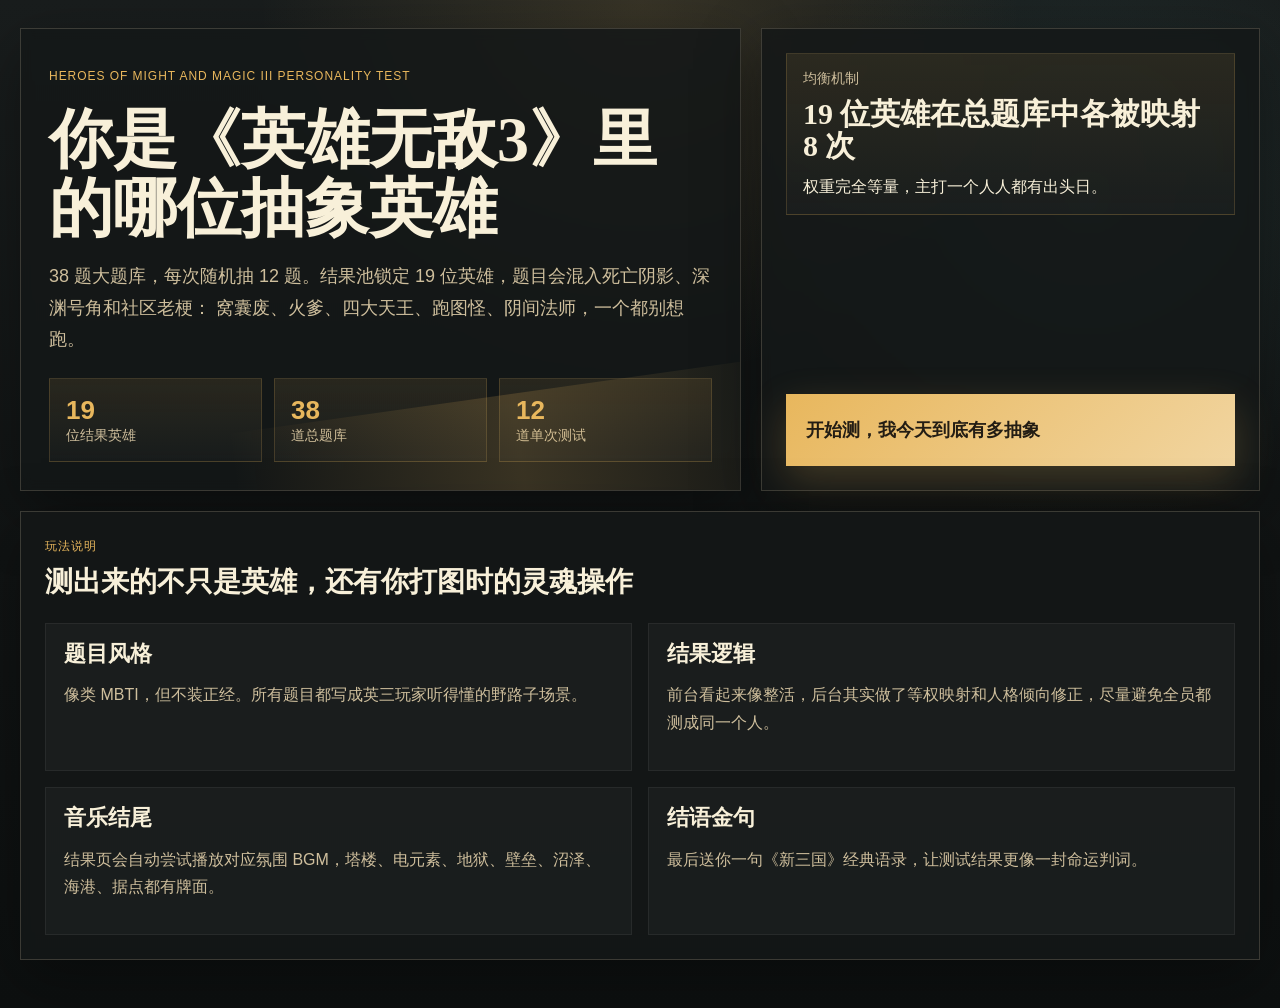
==== docs/index.html @ 2e83d1b8 "Add files via upload" ====
<!DOCTYPE html>
<html lang="zh-CN">
  <head>
    <meta charset="UTF-8" />
    <meta name="viewport" content="width=device-width, initial-scale=1.0" />
    <title>你是哪位英雄无敌3梗王英雄</title>
    <meta
      name="description"
      content="一个充满英三梗、深渊号角气味和新三国金句的趣味人格测试。"
    />
    <link rel="stylesheet" href="./styles.css" />
  </head>
  <body>
    <div class="page-shell">
      <header class="hero-banner">
        <div class="hero-copy">
          <p class="eyebrow">Heroes of Might and Magic III Personality Test</p>
          <h1>你是《英雄无敌3》里的哪位抽象英雄</h1>
          <p class="lede">
            38 题大题库，每次随机抽 12 题。结果池锁定 19 位英雄，题目会混入死亡阴影、深渊号角和社区老梗：
            窝囊废、火爹、四大天王、跑图怪、阴间法师，一个都别想跑。
          </p>
          <div class="stats-row">
            <div>
              <strong>19</strong>
              <span>位结果英雄</span>
            </div>
            <div>
              <strong>38</strong>
              <span>道总题库</span>
            </div>
            <div>
              <strong>12</strong>
              <span>道单次测试</span>
            </div>
          </div>
        </div>
        <div class="hero-panel">
          <div class="hero-card accent-card">
            <p>均衡机制</p>
            <h2>19 位英雄在总题库中各被映射 8 次</h2>
            <span>权重完全等量，主打一个人人都有出头日。</span>
          </div>
          <button id="startButton" class="start-button">开始测，我今天到底有多抽象</button>
        </div>
      </header>

      <main class="content-grid">
        <section id="introPanel" class="panel intro-panel">
          <div class="panel-head">
            <span>玩法说明</span>
            <strong>测出来的不只是英雄，还有你打图时的灵魂操作</strong>
          </div>
          <div class="feature-grid">
            <article>
              <h3>题目风格</h3>
              <p>像类 MBTI，但不装正经。所有题目都写成英三玩家听得懂的野路子场景。</p>
            </article>
            <article>
              <h3>结果逻辑</h3>
              <p>前台看起来像整活，后台其实做了等权映射和人格倾向修正，尽量避免全员都测成同一个人。</p>
            </article>
            <article>
              <h3>音乐结尾</h3>
              <p>结果页会自动尝试播放对应氛围 BGM，塔楼、电元素、地狱、壁垒、沼泽、海港、据点都有牌面。</p>
            </article>
            <article>
              <h3>结语金句</h3>
              <p>最后送你一句《新三国》经典语录，让测试结果更像一封命运判词。</p>
            </article>
          </div>
        </section>

        <section id="quizPanel" class="panel quiz-panel hidden">
          <div class="progress-wrap">
            <div class="progress-copy">
              <span id="questionTag">第 1 题</span>
              <strong id="questionCategory">开局精神状态</strong>
            </div>
            <div class="progress-bar">
              <div id="progressFill"></div>
            </div>
          </div>
          <h2 id="questionTitle" class="question-title"></h2>
          <div id="optionsContainer" class="options-grid"></div>
        </section>

        <section id="resultPanel" class="panel result-panel hidden">
          <div class="result-topline">
            <span id="resultMood">结果人格</span>
            <button id="restartButton" class="ghost-button">再测一次</button>
          </div>
          <div class="result-layout">
            <div class="result-portrait">
              <img id="heroImage" alt="测试结果英雄立绘" />
            </div>
            <div class="result-copy">
              <p id="heroFaction" class="faction-line"></p>
              <h2 id="heroName"></h2>
              <p id="heroTitle" class="result-title"></p>
              <p id="heroSummary" class="result-summary"></p>
              <div id="heroTags" class="tag-row"></div>
              <div class="result-notes">
                <article>
                  <span>你的打图表现</span>
                  <p id="heroBattleStyle"></p>
                </article>
                <article>
                  <span>朋友对你的评价</span>
                  <p id="heroFriendView"></p>
                </article>
                <article>
                  <span>一旦上头会怎样</span>
                  <p id="heroMeltdown"></p>
                </article>
              </div>
              <div class="music-box">
                <div>
                  <span>本局 BGM</span>
                  <strong id="musicLabel"></strong>
                </div>
                <div class="music-actions">
                  <button id="musicToggle" class="ghost-button">播放音乐</button>
                </div>
              </div>
              <blockquote id="heroQuote" class="quote-box"></blockquote>
            </div>
          </div>
        </section>
      </main>
    </div>

    <audio id="resultAudio" preload="auto"></audio>
    <script src="./data.js"></script>
    <script src="./app.js"></script>
  </body>
  </html>
---- docs/styles.css ----
:root {
  --bg: #121515;
  --bg-soft: #1c2221;
  --panel: rgba(20, 24, 24, 0.86);
  --panel-strong: rgba(30, 36, 35, 0.94);
  --line: rgba(244, 228, 194, 0.18);
  --text: #f8f0d9;
  --muted: #cfbf9d;
  --gold: #e8b75d;
  --red: #bb5536;
  --teal: #4d8a86;
  --lime: #93ae65;
  --shadow: 0 20px 60px rgba(0, 0, 0, 0.35);
  --serif: "STKaiti", "KaiTi", "Georgia", serif;
  --sans: "Trebuchet MS", "Segoe UI", "Microsoft YaHei", sans-serif;
}

* {
  box-sizing: border-box;
}

body {
  margin: 0;
  min-height: 100vh;
  color: var(--text);
  font-family: var(--sans);
  background:
    radial-gradient(circle at top, rgba(232, 183, 93, 0.15), transparent 32%),
    radial-gradient(circle at 85% 20%, rgba(77, 138, 134, 0.16), transparent 24%),
    linear-gradient(180deg, #191d1d 0%, #111414 55%, #0d1010 100%);
}

img {
  display: block;
  max-width: 100%;
}

button {
  font: inherit;
  cursor: pointer;
  border: 0;
}

.hidden {
  display: none !important;
}

.page-shell {
  width: min(1240px, calc(100vw - 32px));
  margin: 0 auto;
  padding: 28px 0 48px;
}

.hero-banner {
  display: grid;
  grid-template-columns: 1.3fr 0.9fr;
  gap: 20px;
  align-items: stretch;
}

.hero-copy,
.hero-panel,
.panel {
  border: 1px solid var(--line);
  background: var(--panel);
  box-shadow: var(--shadow);
  backdrop-filter: blur(6px);
}

.hero-copy {
  padding: 28px;
  position: relative;
  overflow: hidden;
}

.hero-copy::after {
  content: "";
  position: absolute;
  inset: auto -10% -18% 30%;
  height: 180px;
  background: linear-gradient(90deg, rgba(232, 183, 93, 0), rgba(232, 183, 93, 0.18), rgba(232, 183, 93, 0));
  transform: rotate(-8deg);
  pointer-events: none;
}

.eyebrow,
.panel-head span,
.result-topline span,
.result-notes span,
.music-box span {
  display: inline-block;
  color: var(--gold);
  letter-spacing: 0.08em;
  text-transform: uppercase;
  font-size: 12px;
}

h1,
h2,
h3 {
  margin: 0;
  font-family: var(--serif);
  line-height: 1.08;
}

h1 {
  margin-top: 10px;
  font-size: clamp(36px, 5vw, 68px);
}

.lede {
  margin: 18px 0 22px;
  max-width: 760px;
  color: var(--muted);
  font-size: 18px;
  line-height: 1.75;
}

.stats-row {
  display: grid;
  grid-template-columns: repeat(3, 1fr);
  gap: 12px;
}

.stats-row div,
.accent-card {
  background: linear-gradient(180deg, rgba(232, 183, 93, 0.1), rgba(255, 255, 255, 0.02));
  border: 1px solid rgba(232, 183, 93, 0.18);
  padding: 16px;
}

.stats-row strong {
  display: block;
  font-size: 26px;
  color: var(--gold);
}

.stats-row span {
  color: var(--muted);
  font-size: 14px;
}

.hero-panel {
  display: flex;
  flex-direction: column;
  justify-content: space-between;
  padding: 24px;
  gap: 16px;
}

.accent-card p,
.accent-card span {
  margin: 0;
}

.accent-card p {
  color: var(--muted);
  font-size: 14px;
}

.accent-card h2 {
  margin: 10px 0 14px;
  font-size: 30px;
}

.start-button,
.option-button {
  background: linear-gradient(135deg, var(--gold), #f1d5a0);
  color: #231d14;
  padding: 18px 20px;
  min-height: 72px;
  text-align: left;
  transition: transform 180ms ease, box-shadow 180ms ease;
  box-shadow: 0 14px 40px rgba(232, 183, 93, 0.22);
}

.start-button {
  font-size: 18px;
  font-weight: 700;
}

.start-button:hover,
.option-button:hover,
.ghost-button:hover {
  transform: translateY(-2px);
}

.content-grid {
  margin-top: 20px;
  display: grid;
  gap: 20px;
}

.panel {
  padding: 24px;
}

.panel-head strong {
  display: block;
  margin-top: 8px;
  font-size: 28px;
  font-family: var(--serif);
}

.feature-grid {
  margin-top: 22px;
  display: grid;
  grid-template-columns: repeat(2, minmax(0, 1fr));
  gap: 16px;
}

.feature-grid article,
.result-notes article {
  padding: 18px;
  background: rgba(255, 255, 255, 0.03);
  border: 1px solid rgba(255, 255, 255, 0.06);
}

.feature-grid h3 {
  font-size: 22px;
  margin-bottom: 10px;
}

.feature-grid p,
.result-notes p,
.result-summary,
.quote-box,
.music-box,
.faction-line,
.result-title {
  color: var(--muted);
  line-height: 1.7;
}

.progress-wrap {
  display: grid;
  gap: 12px;
}

.progress-copy {
  display: flex;
  justify-content: space-between;
  gap: 12px;
  color: var(--muted);
}

.progress-bar {
  width: 100%;
  height: 10px;
  background: rgba(255, 255, 255, 0.08);
  overflow: hidden;
}

#progressFill {
  width: 0;
  height: 100%;
  background: linear-gradient(90deg, var(--teal), var(--gold));
  transition: width 220ms ease;
}

.question-title {
  margin: 28px 0 20px;
  font-size: clamp(30px, 4vw, 48px);
}

.options-grid {
  display: grid;
  grid-template-columns: repeat(2, minmax(0, 1fr));
  gap: 14px;
}

.option-button {
  display: grid;
  gap: 6px;
}

.option-button strong {
  font-size: 18px;
}

.option-button span {
  font-size: 14px;
  color: rgba(35, 29, 20, 0.82);
}

.result-topline {
  display: flex;
  justify-content: space-between;
  gap: 16px;
  align-items: center;
}

.result-layout {
  margin-top: 20px;
  display: grid;
  grid-template-columns: 320px 1fr;
  gap: 24px;
}

.result-portrait {
  padding: 14px;
  background:
    linear-gradient(180deg, rgba(232, 183, 93, 0.18), rgba(255, 255, 255, 0.04)),
    rgba(255, 255, 255, 0.03);
  border: 1px solid rgba(232, 183, 93, 0.18);
}

.result-portrait img {
  width: 100%;
  aspect-ratio: 29 / 32;
  object-fit: cover;
  image-rendering: pixelated;
  background: #171515;
}

.faction-line {
  margin: 0;
  font-size: 13px;
  text-transform: uppercase;
  letter-spacing: 0.08em;
}

.result-copy h2 {
  margin-top: 8px;
  font-size: clamp(34px, 4vw, 56px);
}

.result-title {
  margin: 8px 0 14px;
  font-size: 18px;
}

.tag-row {
  display: flex;
  flex-wrap: wrap;
  gap: 8px;
  margin: 18px 0 22px;
}

.tag-row span {
  padding: 8px 12px;
  border: 1px solid rgba(232, 183, 93, 0.16);
  background: rgba(232, 183, 93, 0.08);
  color: var(--text);
  font-size: 13px;
}

.result-notes {
  display: grid;
  grid-template-columns: repeat(3, minmax(0, 1fr));
  gap: 12px;
}

.music-box {
  margin-top: 18px;
  padding: 16px 18px;
  display: flex;
  justify-content: space-between;
  gap: 18px;
  align-items: center;
  background: rgba(77, 138, 134, 0.1);
  border: 1px solid rgba(77, 138, 134, 0.2);
}

.ghost-button {
  padding: 12px 16px;
  color: var(--text);
  background: rgba(255, 255, 255, 0.06);
  border: 1px solid rgba(255, 255, 255, 0.08);
}

.quote-box {
  margin: 18px 0 0;
  padding: 18px;
  border-left: 3px solid var(--gold);
  background: rgba(255, 255, 255, 0.04);
}

@media (max-width: 980px) {
  .hero-banner,
  .result-layout,
  .result-notes,
  .feature-grid,
  .options-grid {
    grid-template-columns: 1fr;
  }

  .stats-row {
    grid-template-columns: 1fr;
  }
}

@media (max-width: 640px) {
  .page-shell {
    width: min(100vw - 18px, 100%);
    padding-top: 12px;
  }

  .hero-copy,
  .hero-panel,
  .panel {
    padding: 18px;
  }

  .question-title {
    margin-top: 22px;
  }

  .progress-copy,
  .music-box,
  .result-topline {
    display: grid;
  }
}
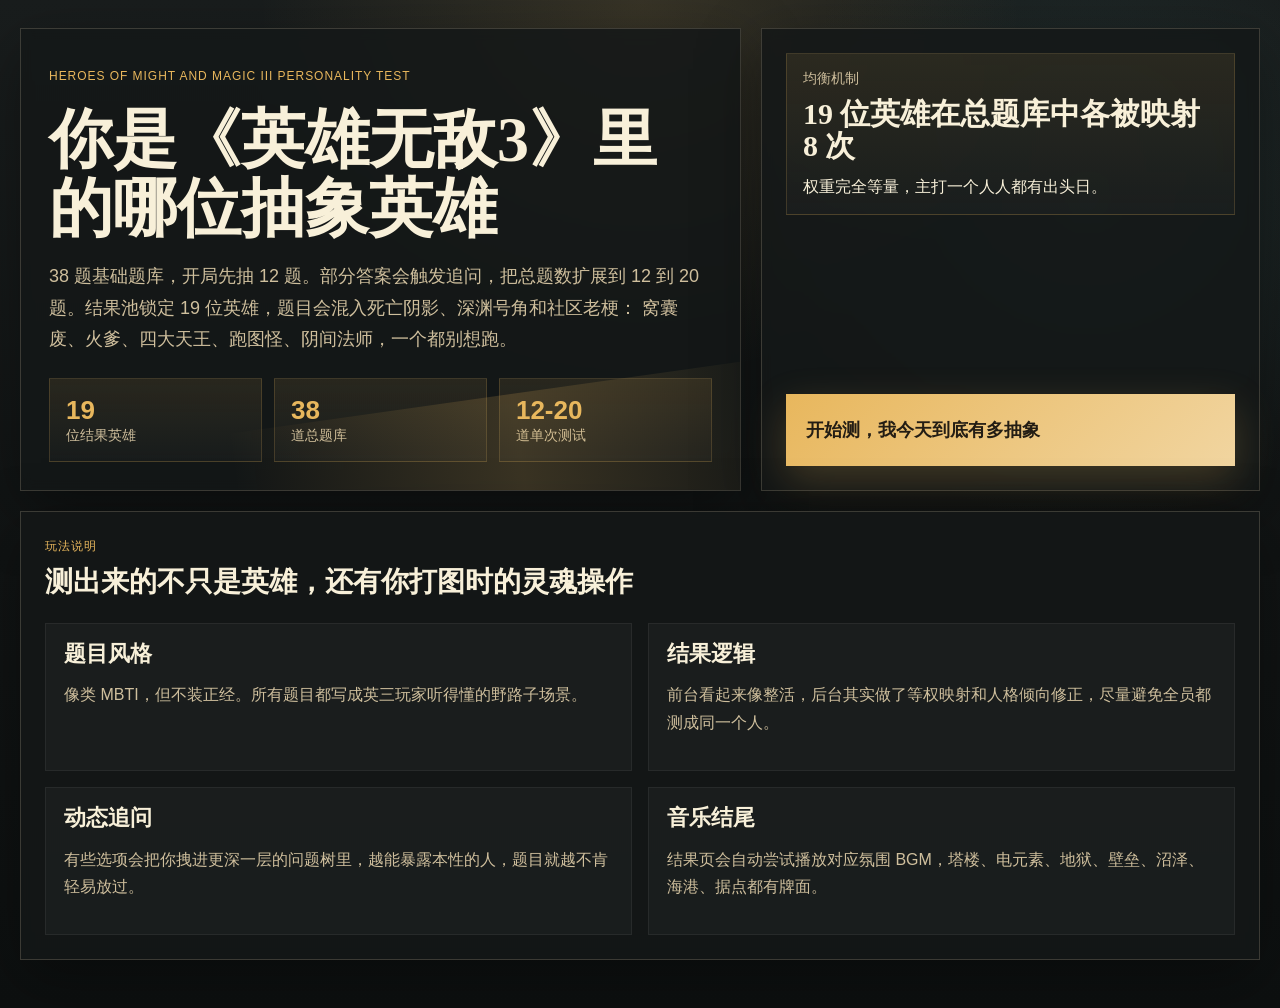
==== commit be417ba6: "Add files via upload" ====
--- a/docs/index.html
+++ b/docs/index.html
@@ -17,7 +17,7 @@
           <p class="eyebrow">Heroes of Might and Magic III Personality Test</p>
           <h1>你是《英雄无敌3》里的哪位抽象英雄</h1>
           <p class="lede">
-            38 题大题库，每次随机抽 12 题。结果池锁定 19 位英雄，题目会混入死亡阴影、深渊号角和社区老梗：
+            38 题基础题库，开局先抽 12 题。部分答案会触发追问，把总题数扩展到 12 到 20 题。结果池锁定 19 位英雄，题目会混入死亡阴影、深渊号角和社区老梗：
             窝囊废、火爹、四大天王、跑图怪、阴间法师，一个都别想跑。
           </p>
           <div class="stats-row">
@@ -30,7 +30,7 @@
               <span>道总题库</span>
             </div>
             <div>
-              <strong>12</strong>
+              <strong>12-20</strong>
               <span>道单次测试</span>
             </div>
           </div>
@@ -61,12 +61,12 @@
               <p>前台看起来像整活，后台其实做了等权映射和人格倾向修正，尽量避免全员都测成同一个人。</p>
             </article>
             <article>
+              <h3>动态追问</h3>
+              <p>有些选项会把你拽进更深一层的问题树里，越能暴露本性的人，题目就越不肯轻易放过。</p>
+            </article>
+            <article>
               <h3>音乐结尾</h3>
               <p>结果页会自动尝试播放对应氛围 BGM，塔楼、电元素、地狱、壁垒、沼泽、海港、据点都有牌面。</p>
-            </article>
-            <article>
-              <h3>结语金句</h3>
-              <p>最后送你一句《新三国》经典语录，让测试结果更像一封命运判词。</p>
             </article>
           </div>
         </section>
@@ -123,6 +123,17 @@
                   <button id="musicToggle" class="ghost-button">播放音乐</button>
                 </div>
               </div>
+              <div class="share-box">
+                <div>
+                  <span>一键分享</span>
+                  <strong id="shareTitle">把这份结果甩给同好</strong>
+                  <p id="shareHint" class="share-hint">链接会直达当前英雄结果页，适合群聊整活。</p>
+                </div>
+                <div class="share-actions">
+                  <button id="nativeShareButton" class="ghost-button">系统分享</button>
+                  <button id="copyShareButton" class="ghost-button">复制链接</button>
+                </div>
+              </div>
               <blockquote id="heroQuote" class="quote-box"></blockquote>
             </div>
           </div>
--- a/docs/styles.css
+++ b/docs/styles.css
@@ -362,6 +362,29 @@
   border: 1px solid rgba(77, 138, 134, 0.2);
 }
 
+.share-box {
+  margin-top: 14px;
+  padding: 16px 18px;
+  display: flex;
+  justify-content: space-between;
+  gap: 18px;
+  align-items: center;
+  background: rgba(232, 183, 93, 0.08);
+  border: 1px solid rgba(232, 183, 93, 0.18);
+}
+
+.share-hint {
+  margin: 8px 0 0;
+  color: var(--muted);
+  line-height: 1.6;
+}
+
+.share-actions,
+.ghost-button {
+  display: flex;
+  gap: 10px;
+}
+
 .ghost-button {
   padding: 12px 16px;
   color: var(--text);
@@ -408,7 +431,12 @@
 
   .progress-copy,
   .music-box,
+  .share-box,
   .result-topline {
     display: grid;
   }
-}
+
+  .share-actions {
+    grid-template-columns: 1fr;
+  }
+}
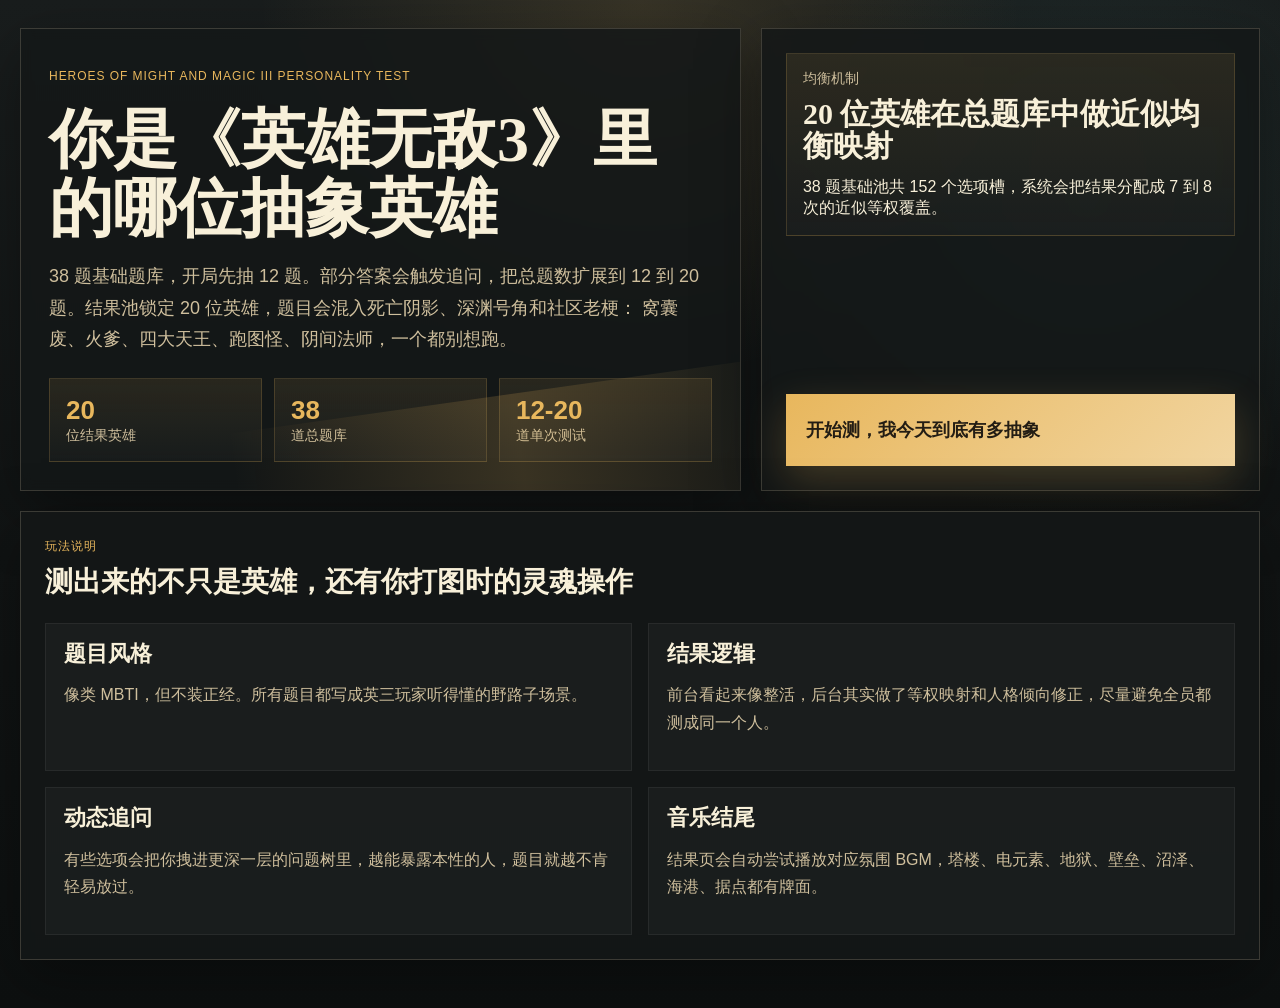
==== commit b8c0440f: "Add files via upload" ====
--- a/docs/index.html
+++ b/docs/index.html
@@ -17,12 +17,12 @@
           <p class="eyebrow">Heroes of Might and Magic III Personality Test</p>
           <h1>你是《英雄无敌3》里的哪位抽象英雄</h1>
           <p class="lede">
-            38 题基础题库，开局先抽 12 题。部分答案会触发追问，把总题数扩展到 12 到 20 题。结果池锁定 19 位英雄，题目会混入死亡阴影、深渊号角和社区老梗：
+            38 题基础题库，开局先抽 12 题。部分答案会触发追问，把总题数扩展到 12 到 20 题。结果池锁定 20 位英雄，题目会混入死亡阴影、深渊号角和社区老梗：
             窝囊废、火爹、四大天王、跑图怪、阴间法师，一个都别想跑。
           </p>
           <div class="stats-row">
             <div>
-              <strong>19</strong>
+              <strong>20</strong>
               <span>位结果英雄</span>
             </div>
             <div>
@@ -38,8 +38,8 @@
         <div class="hero-panel">
           <div class="hero-card accent-card">
             <p>均衡机制</p>
-            <h2>19 位英雄在总题库中各被映射 8 次</h2>
-            <span>权重完全等量，主打一个人人都有出头日。</span>
+            <h2>20 位英雄在总题库中做近似均衡映射</h2>
+            <span>38 题基础池共 152 个选项槽，系统会把结果分配成 7 到 8 次的近似等权覆盖。</span>
           </div>
           <button id="startButton" class="start-button">开始测，我今天到底有多抽象</button>
         </div>
